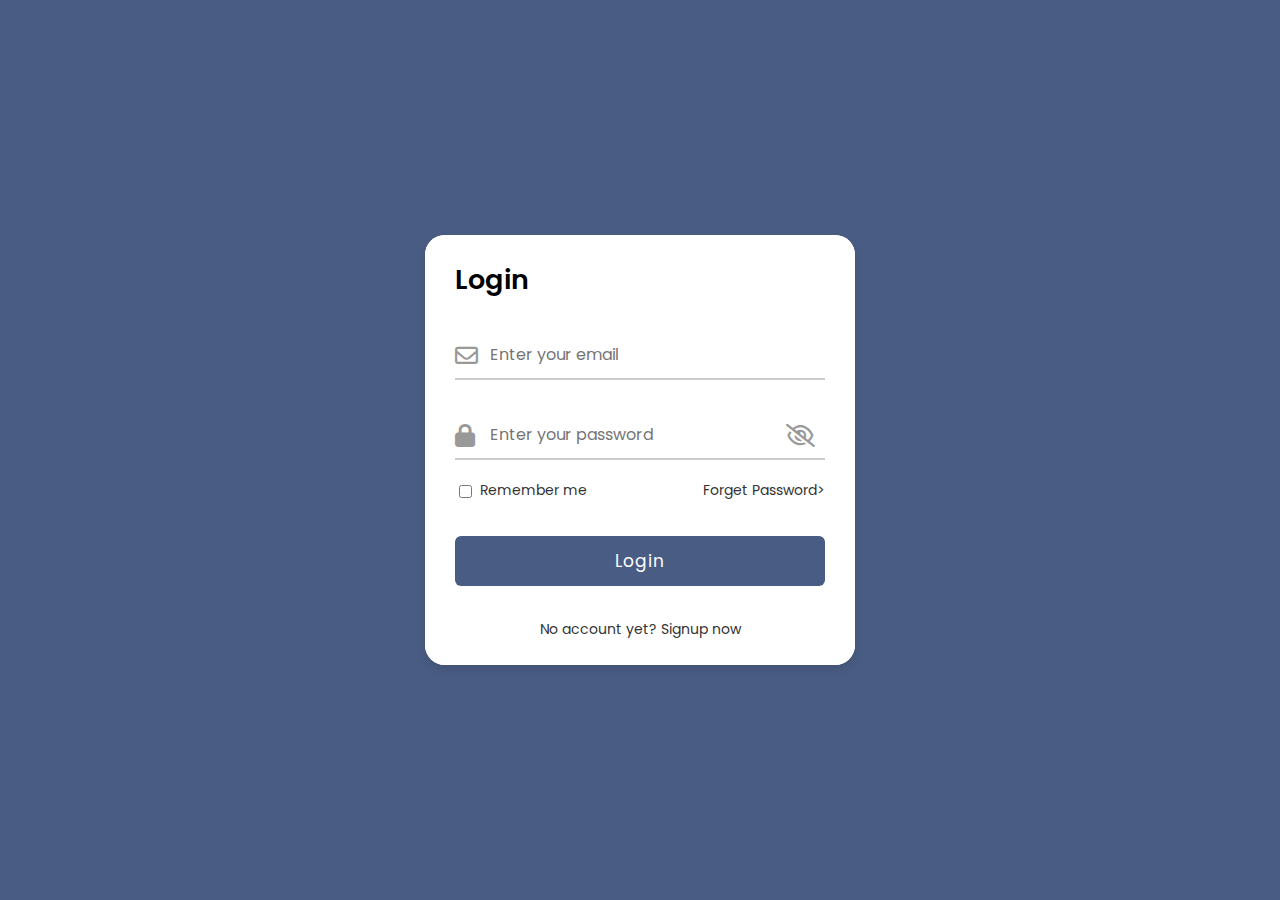
==== login.html @ 0d17db56 "all files" ====
<!DOCTYPE html>
<html lang="en">

<head>
    <meta charset="UTF-8">
    <meta http-equiv="X-UA-Compatible" content="IE=edge">
    <meta name="viewport" content="width=device-width, initial-scale=1.0">
    <link rel="stylesheet" href="https://cdnjs.cloudflare.com/ajax/libs/font-awesome/6.1.1/css/all.min.css">
    <title>Login</title>
    <link rel="stylesheet" type="text/css" href="css/singuplogin.css">
</head>

<body>
    <div class="container">
        <div class="forms">
            <div class="form login">
                <span class="title">Login</span>

                <form action="#">
                    <div class="input-field">
                        <input type="text" placeholder="Enter your email" required>
                        <i class="fa-regular fa-envelope icon"></i>
                    </div>
                    <div class="input-field">
                        <input type="password" class="password" placeholder="Enter your password" required>
                        <i class="fa fa-lock icon"></i>
                        <i class="fa-regular fa-eye-slash showHidePw"></i>
                    </div>

                    <div class="checkbox-text">
                        <div class="checkbox-content">
                            <input type="checkbox" id="logCheck">
                            <label for="logCheck" class="text">Remember me</label>
                        </div>

                        <a href="#" class="text">Forget Password></a>
                    </div>

                    <div class="input-field button">
                        <input type="button" value="Login" required>
                    </div>
                </form>

                <div class="login-signup">
                    <span class="text">No account yet?
                        <a href="#" class="text signup-link">Signup now</a>
                    </span>

                </div>

            </div>
            <!-- Registration -->

            <div class="form signup">
                <span class="title">Registration</span>

                <form action="#">
                    <div class="input-field">
                        <input type="text" placeholder="Enter your name" required>
                        <i class="fa-regular fa-user icon"></i>
                    </div>

                    <div class="input-field">
                        <input type="text" placeholder="Enter your email" required>
                        <i class="fa-regular fa-envelope icon"></i>
                    </div>

                    <div class="input-field">
                        <input type="password" class="password" placeholder="Create a password" required>
                        <i class="fa fa-lock icon"></i>
                    </div>

                    <div class="input-field">
                        <input type="password" class="password" placeholder="Re-enter your password" required>
                        <i class="fa fa-lock icon"></i>
                        <i class="fa-regular fa-eye-slash showHidePw"></i>
                    </div>

                    <div class="checkbox-text">
                        <div class="checkbox-content">
                            <input type="checkbox" id="logCheck">
                            <label for="logCheck" class="text">Remember me</label>
                        </div>

                        <a href="#" class="text">Forget Password></a>
                    </div>

                    <div class="input-field button">
                        <input type="button" value="Sign up" required>
                    </div>
                </form>

                <div class="login-signup">
                    <span class="text">Already have an account?
                        <a href="#" class="text login-link">login now</a>
                    </span>

                </div>

            </div>

        </div>
    </div>
    <script src="lib/app.js"></script>

</body>

</html>
---- css/singuplogin.css ----
@import url('https://fonts.googleapis.com/css2?family=Poppins:ital,wght@0,500;0,600;0,700;1,400&family=Ubuntu:wght@400;500;700&display=swap');

/* color primary #495C83 */
/* color secondary #7A86B6 */
* {
    margin: 0;
    padding: 0;
    box-sizing: border-box;
    text-decoration: none;
    font-family: 'Poppins', 'sans-serif';
}

body {
    height: 100vh;
    display: flex;
    align-items: center;
    justify-content: center;
    background-color: #495C83;
}

/* Container */
.container {
    position: relative;
    max-width: 430px;
    width: 100%;
    background: #fff;
    border-radius: 20px;
    box-shadow: 0 5px 10px rgba(0, 0, 0, 0.1);
    overflow: hidden;
}

.container .forms{
    display: flex;
    align-items: center;
    height: 430px;
    width: 200%;
    transition: height 0.2s ease;
}

/* active container */


.container.active .login{
    margin-left: -50%;
    opacity: 0;
    transition: margin-left 0.18s ease, opacity 0.15s ease;
}

.container .signup{
    opacity: 0;
    transition: opacity 0.09s ease;
}

.container.active .signup{
    opacity: 1;
    transition: opacity 0.2s ease;
}

.container .form {
    width: 50%;
    padding: 30px;
    background-color: #fff;
    transition: margin-left 0.18s ease;
}

.container.active .forms{
    height: 600px;
}

.container .form .title {
    font-size: 27px;
    font-weight: 600;
    position: relative;
}

.form. title::before {
    content: '';
    position: absolute;
    left: 0;
    bottom: 0;
    height: 3px;
    width: 30px;
    background-color: #495C83;
    border-radius: 25px;
}

/* input field */
.form .input-field {
    margin-top: 30px;
    height: 50px;
    width: 100%;
    position: relative;
}

.input-field input {
    position: absolute;
    height: 100%;
    width: 100%;
    padding: 0 35px;
    font-size: 16px;
    border: none;
    outline: none;
    border-bottom: 2px solid #ccc;
    border-top: 2px solid transparent;
    transition: all 0.2s ease;
}

.input-field input:is(:focus, :valid) {
    border-bottom-color: #495C83;
}

.input-field input:is(:focus, :valid)~i {
    border-bottom-color: #495C83;
}

/* icon positions */

.input-field i {
    position: absolute;
    top: 50%;
    transform: translateY(-50%);
    color: #999;
    font-size: 23px;
}

.input-field .icon {
    left: 0;
}

.input-field .showHidePw {
    right: 0;
    cursor: pointer;
    padding: 10px;
}

/* checkbox and text*/

.form .checkbox-text {
    display: flex;
    justify-content: space-between;
    margin-top: 20px;
}

.checkbox-content {
    display: flex;
    align-items: center;
}

.checkbox-content input {
    margin: 0 8px -2px 4px;
    accent-color: #495C83;
}

.form .text {
    color: #333;
    font-size: 14px;
}

.form a {
    text-decoration: none;
}

.form a:hover {
    text-decoration: underline;
}

/* login button */

.form .button {
    margin-top: 35px;
}

.form .button input {
    border: none;
    color: #fff;
    letter-spacing: 1px;
    border-radius: 6px;
    font-size: 17px;
    cursor: pointer;
    background-color: #495C83;
    transition: all 0.3s ease;
}

.button input:hover {
    background-color: #495C83;
}

/* no acc yet?  */
.form .login-signup {
    margin-top: 30px;
    text-align: center;
}
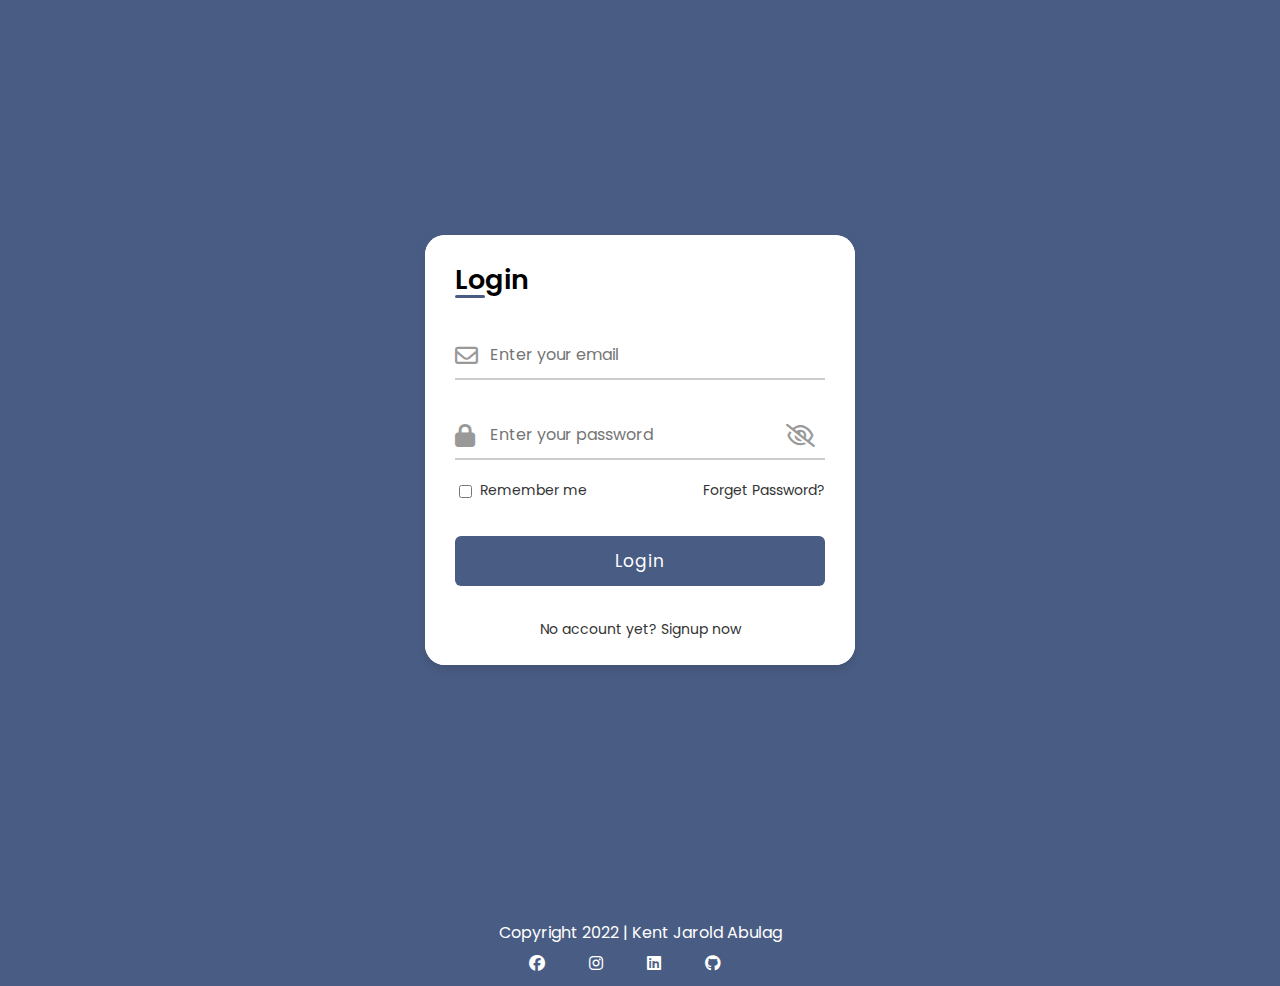
==== commit 7e84de50: "added footer in login-signup page" ====
--- a/login.html
+++ b/login.html
@@ -8,101 +8,116 @@
     <link rel="stylesheet" href="https://cdnjs.cloudflare.com/ajax/libs/font-awesome/6.1.1/css/all.min.css">
     <title>Login</title>
     <link rel="stylesheet" type="text/css" href="css/singuplogin.css">
+    <link rel="stylesheet" type="text/css" href="css/style.css">
+
 </head>
 
 <body>
-    <div class="container">
-        <div class="forms">
-            <div class="form login">
-                <span class="title">Login</span>
+    <section>
+        <div class="container">
+            <div class="forms">
+                <div class="form login">
+                    <span class="title">Login</span>
 
-                <form action="#">
-                    <div class="input-field">
-                        <input type="text" placeholder="Enter your email" required>
-                        <i class="fa-regular fa-envelope icon"></i>
-                    </div>
-                    <div class="input-field">
-                        <input type="password" class="password" placeholder="Enter your password" required>
-                        <i class="fa fa-lock icon"></i>
-                        <i class="fa-regular fa-eye-slash showHidePw"></i>
+                    <form action="#">
+                        <div class="input-field">
+                            <input type="text" placeholder="Enter your email" required>
+                            <i class="fa-regular fa-envelope icon"></i>
+                        </div>
+                        <div class="input-field">
+                            <input type="password" class="password" placeholder="Enter your password" required>
+                            <i class="fa fa-lock icon"></i>
+                            <i class="fa-regular fa-eye-slash showHidePw"></i>
+                        </div>
+
+                        <div class="checkbox-text">
+                            <div class="checkbox-content">
+                                <input type="checkbox" id="logCheck">
+                                <label for="logCheck" class="text">Remember me</label>
+                            </div>
+
+                            <a href="#" class="text">Forget Password?</a>
+                        </div>
+
+                        <div class="input-field button">
+                            <input type="button" value="Login" required>
+                        </div>
+                    </form>
+
+                    <div class="login-signup">
+                        <span class="text">No account yet?
+                            <a href="#" class="text signup-link">Signup now</a>
+                        </span>
+
                     </div>
 
-                    <div class="checkbox-text">
-                        <div class="checkbox-content">
-                            <input type="checkbox" id="logCheck">
-                            <label for="logCheck" class="text">Remember me</label>
+                </div>
+                <!-- Registration -->
+
+                <div class="form signup">
+                    <span class="title">Registration</span>
+
+                    <form action="#">
+                        <div class="input-field">
+                            <input type="text" placeholder="Enter your name" required>
+                            <i class="fa-regular fa-user icon"></i>
                         </div>
 
-                        <a href="#" class="text">Forget Password></a>
+                        <div class="input-field">
+                            <input type="text" placeholder="Enter your email" required>
+                            <i class="fa-regular fa-envelope icon"></i>
+                        </div>
+
+                        <div class="input-field">
+                            <input type="password" class="password" placeholder="Create a password" required>
+                            <i class="fa fa-lock icon"></i>
+                        </div>
+
+                        <div class="input-field">
+                            <input type="password" class="password" placeholder="Re-enter your password" required>
+                            <i class="fa fa-lock icon"></i>
+                            <i class="fa-regular fa-eye-slash showHidePw"></i>
+                        </div>
+
+                        <div class="checkbox-text">
+                            <div class="checkbox-content">
+                                <input type="checkbox" id="logCheck">
+                                <label for="logCheck" class="text">Remember me</label>
+                            </div>
+
+                            <a href="#" class="text">Forget Password?</a>
+                        </div>
+
+                        <div class="input-field button">
+                            <input type="button" value="Sign up" required>
+                        </div>
+                    </form>
+
+                    <div class="login-signup">
+                        <span class="text">Already have an account?
+                            <a href="#" class="text login-link">login now</a>
+                        </span>
+
                     </div>
-
-                    <div class="input-field button">
-                        <input type="button" value="Login" required>
-                    </div>
-                </form>
-
-                <div class="login-signup">
-                    <span class="text">No account yet?
-                        <a href="#" class="text signup-link">Signup now</a>
-                    </span>
 
                 </div>
 
             </div>
-            <!-- Registration -->
+        </div>
+    </section>
+    <footer class="footerID">
+        <div class="footer">
+            <p>Copyright 2022 | Kent Jarold Abulag</p>
+            <div class="media">
+                <a href="#"><i class="fab fa-facebook"></i></a>
+                <a href="#"><i class="fab fa-instagram"></i></a>
+                <a href="#"><i class="fab fa-linkedin"></i></a>
+                <a href="#"><i class="fab fa-github"></i></a>
+            </div>
+        </div>
+    </footer>
 
-            <div class="form signup">
-                <span class="title">Registration</span>
-
-                <form action="#">
-                    <div class="input-field">
-                        <input type="text" placeholder="Enter your name" required>
-                        <i class="fa-regular fa-user icon"></i>
-                    </div>
-
-                    <div class="input-field">
-                        <input type="text" placeholder="Enter your email" required>
-                        <i class="fa-regular fa-envelope icon"></i>
-                    </div>
-
-                    <div class="input-field">
-                        <input type="password" class="password" placeholder="Create a password" required>
-                        <i class="fa fa-lock icon"></i>
-                    </div>
-
-                    <div class="input-field">
-                        <input type="password" class="password" placeholder="Re-enter your password" required>
-                        <i class="fa fa-lock icon"></i>
-                        <i class="fa-regular fa-eye-slash showHidePw"></i>
-                    </div>
-
-                    <div class="checkbox-text">
-                        <div class="checkbox-content">
-                            <input type="checkbox" id="logCheck">
-                            <label for="logCheck" class="text">Remember me</label>
-                        </div>
-
-                        <a href="#" class="text">Forget Password></a>
-                    </div>
-
-                    <div class="input-field button">
-                        <input type="button" value="Sign up" required>
-                    </div>
-                </form>
-
-                <div class="login-signup">
-                    <span class="text">Already have an account?
-                        <a href="#" class="text login-link">login now</a>
-                    </span>
-
-                </div>
-
-            </div>
-
-        </div>
-    </div>
     <script src="lib/app.js"></script>
-
 </body>
 
 </html>--- a/css/singuplogin.css
+++ b/css/singuplogin.css
@@ -10,13 +10,14 @@
     font-family: 'Poppins', 'sans-serif';
 }
 
-body {
+section {
     height: 100vh;
+    background-color: #495C83;
     display: flex;
     align-items: center;
     justify-content: center;
-    background-color: #495C83;
 }
+
 
 /* Container */
 .container {
@@ -29,7 +30,7 @@
     overflow: hidden;
 }
 
-.container .forms{
+.container .forms {
     display: flex;
     align-items: center;
     height: 430px;
@@ -40,18 +41,18 @@
 /* active container */
 
 
-.container.active .login{
+.container.active .login {
     margin-left: -50%;
     opacity: 0;
     transition: margin-left 0.18s ease, opacity 0.15s ease;
 }
 
-.container .signup{
+.container .signup {
     opacity: 0;
     transition: opacity 0.09s ease;
 }
 
-.container.active .signup{
+.container.active .signup {
     opacity: 1;
     transition: opacity 0.2s ease;
 }
@@ -63,7 +64,7 @@
     transition: margin-left 0.18s ease;
 }
 
-.container.active .forms{
+.container.active .forms {
     height: 600px;
 }
 
@@ -73,7 +74,7 @@
     position: relative;
 }
 
-.form. title::before {
+.form .title::before {
     content: '';
     position: absolute;
     left: 0;
@@ -189,4 +190,4 @@
 .form .login-signup {
     margin-top: 30px;
     text-align: center;
-}
+}--- a/css/style.css
+++ b/css/style.css
@@ -0,0 +1,643 @@
+@import url('https://fonts.googleapis.com/css2?family=Poppins:ital,wght@0,500;0,600;0,700;1,400&family=Ubuntu:wght@400;500;700&display=swap');
+
+/* color primary #495C83 */
+/* color secondary #7A86B6 */
+* {
+  margin: 0;
+  padding: 0;
+  box-sizing: border-box;
+  text-decoration: none;
+}
+
+.max-width {
+  max-width: 1300px;
+  padding: 0 50px;
+  margin: auto;
+}
+
+/* navigation */
+
+.menu-btn {
+  color: #fff;
+  font-size: 23px;
+  cursor: pointer;
+  display: none;
+}
+
+.navbar {
+  position: fixed;
+  width: 100%;
+  padding: 10px;
+  z-index: 999;
+  font-family: 'Ubuntu', sans-serif;
+  transition: all 0.3s ease;
+}
+
+.navbar .max-width {
+  display: flex;
+  padding: 10px;
+  align-items: center;
+  justify-content: space-between;
+}
+
+.navbar .logo p {
+  color: #495C83;
+  font-size: 20px;
+  font-weight: 600;
+  transition: all 0.3s ease;
+}
+
+.navbar .menu li {
+  list-style-type: none;
+  display: inline-block;
+}
+
+.navbar.sticky {
+  padding: 15px 0;
+  background-color: #fff;
+  box-shadow: 0 2px 4px 0 rgba(0, 0, 0, .2);
+}
+
+
+.navbar .menu li a {
+  color: #000;
+  font-size: 18px;
+  font-weight: 500;
+  margin-left: 25px;
+  transition: color 0.3s ease;
+}
+
+/* navigation button */
+.btn-start {
+  margin-left: auto;
+}
+
+.btn-start button{
+  padding: 10px;
+  border-radius: 5px;
+  margin-right: 2px;
+  background: none;
+  display: none;
+  border-color: #495C83;
+}
+
+.btn-start button:hover {
+  background-color: #495C83;
+  border-color: #000;
+  color: #fff;
+}
+
+
+
+/* exchange section */
+.exchange {
+  display: flex;
+  height: 100vh;
+  background-color: #fff;
+  /* background: url("images/dotbg.png") no-repeat; */
+  min-height: 500px;
+  font-family: 'Ubuntu', sans-serif;
+}
+
+.exchange .exchange-content .right img {
+  display: 50%;
+  margin-left: auto;
+  width: 600px;
+}
+
+.exchange .exchange-content {
+  display: flex;
+  flex-wrap: wrap;
+  align-items: center;
+  justify-content: space-between;
+}
+
+.exchange-content input[type="text"] {
+  width: 50%;
+  font-family: Verdana, Geneva, Tahoma, sans-serif;
+  height: 40px;
+  padding: 10px;
+  font-size: 12px;
+  border: solid 1px #ccc;
+  width: 300px;
+  -moz-box-shadow: inset 0 0 4px rgba(0, 0, 0, 0.2);
+  -webkit-box-shadow: inset 0 0 4px rgba(0, 0, 0, 0.2);
+  box-shadow: inner 0 0 4px rgba(0, 0, 0, 0.2);
+  -webkit-border-radius: 3px;
+  -moz-border-radius: 3px;
+  border-radius: 3px;
+}
+
+.btn {
+  padding: 10px;
+  border-radius: 5px;
+  margin-right: 2px;
+  background: none;
+  margin-left: auto;
+  border-color: #495C83;
+}
+
+.btn:hover {
+  background-color: #495C83;
+  border-color: #000;
+  color: #fff;
+}
+
+
+/* company section*/
+.company {
+
+  border-radius: 50px 0px 50px 0px;
+  background: #ccc;
+  color: #000;
+  font-family: 'Ubuntu', sans-serif;
+}
+
+.company-container {
+  width: 100%;
+  margin: 50px auto;
+}
+
+.company-heading {
+  text-align: center;
+  font-size: 20px;
+  bottom: 50px;
+}
+
+.company-heading p {
+  font-size: 12px;
+  font-family: 'Gill Sans', 'Gill Sans MT', Calibri, 'Trebuchet MS', sans-serif;
+  padding: 10px;
+}
+
+.company-row {
+  display: flex;
+  flex-direction: row;
+  justify-content: space-around;
+  flex-flow: wrap;
+}
+
+.company-card {
+  width: 20%;
+  border-radius: 20px;
+  margin-top: 10px;
+  display: flex;
+  align-items: center;
+  justify-content: center;
+  color: #000;
+  background: #fff;
+  border: 1px solid #ccc;
+  margin-bottom: 50px;
+  transition: all 0.3s ease;
+}
+
+.company-card-header {
+  text-align: center;
+  padding: 30px 10px;
+  font-size: 12px;
+  background: #495C83;
+  border-radius: 10px;
+  color: #fff;
+}
+
+.company-card-body {
+  padding: 20px 20px;
+  text-align: center;
+  flex-direction: column;
+  font-size: 12px;
+}
+
+.company-image {
+  position: relative;
+  height: 100px;
+  width: 100px;
+  border-radius: 50%;
+}
+
+.company-img {
+  height: 80%;
+  width: 80%;
+  object-fit: cover;
+  border-radius: 50%;
+  border: 4px solid #fff;
+}
+
+
+.company-card-body .btn-view {
+  width: 100px;
+  font-size: 14px;
+  margin: 16px;
+  height: 30px;
+  background-color: #495C83;
+  transition: all 0.3s ease;
+  border: none;
+  color: #fff;
+  border-radius: 5px;
+}
+
+/* markets section */
+.markets {
+  background: #fff;
+  min-height: 60vh;
+  font-family: 'Ubuntu', sans-serif;
+}
+
+.markets-title h1 {
+  color: #000;
+  text-align: center;
+  margin-bottom: 20px;
+}
+
+.markets-title p {
+  font-size: 12px;
+  color: #000;
+  text-align: center;
+  padding: 10px;
+  font-family: 'Gill Sans', 'Gill Sans MT', Calibri, 'Trebuchet MS', sans-serif;
+}
+
+.markets-container {
+  display: flex;
+  align-items: center;
+  border-radius: 5px;
+  flex-direction: row;
+  justify-content: space-around;
+  flex-flow: wrap;
+}
+
+.markets-logo {
+  width: 70px;
+  margin-right: 10px;
+}
+
+.markets-logo img {
+  width: 100%;
+  height: 100%;
+}
+
+.markets-container .coin-price {
+  display: flex;
+  justify-content: center;
+  align-items: center;
+  padding: 10px 20px;
+  border-radius: 5px;
+  box-shadow: 0 0 3px #ccc;
+  margin: 7px;
+}
+
+.markets-container .coin-price div {
+  display: block;
+}
+
+.markets-container .coin-price h1 {
+  font-size: 14px;
+}
+
+/* nft content
+.nft {
+  height: 100vh;
+  border-radius: 0px 50px 0px 50px;
+  align-items: center;
+  justify-content: center;
+  display: flex;
+  min-height: 500px;
+  background-color: #808080;
+  color: #fff;
+  font-family: 'Ubuntu', sans-serif;
+}
+
+.card {
+  color: #000;
+  width: 50%;
+  display: inline-block;
+  border-radius: 25px;
+  background-color: #fff;
+}
+
+.nft-content {
+  margin: 0 50px;
+}
+
+.image-content,
+.card-content {
+  display: flex;
+  flex-direction: column;
+  align-items: center;
+  padding: 10px 14px;
+}
+
+.image-content {
+  position: relative;
+  row-gap: 5px;
+}
+
+.card-image {
+  position: relative;
+  height: 100px;
+  width: 100px;
+  padding: 3px;
+}
+
+.card-img {
+  height: 100%;
+  width: 100%;
+  object-fit: cover;
+}
+
+.nft-name {
+  font-size: 18px;
+  text-align: center;
+  font-weight: 800;
+  color: #000;
+}
+
+.description {
+  font-size: 14px;
+  color: #707070;
+  text-align: center;
+}
+
+.btn-view {
+  width: 100px;
+  font-size: 14px;
+  margin: 16px;
+  height: 30px;
+  background-color: #495C83;
+  transition: all 0.3s ease;
+  border: none;
+  color: #fff;
+  border-radius: 5px;
+} */
+
+/* Learn section - centering items */
+.learn {
+  justify-content: center;
+  display: flex;
+  width: 100%;
+  align-items: center;
+  height: 100vh auto;
+  background: #fff;
+  color: #000;
+  font-family: 'Ubuntu', sans-serif;
+}
+
+.learn-container {
+  width: 100%;
+  max-width: 50rem;
+  margin: 0 auto;
+  padding: 10px 1.5rem;
+}
+
+.learn-item {
+  background-color: #ccc;
+  border-radius: .4rem;
+  margin-bottom: 1rem;
+  padding: 1 rem;
+  box-shadow: .5rem 2px .5rem rgba(0, 0, 0, .1);
+}
+
+.question-link {
+  font-size: 20px;
+  color: #000;
+  text-decoration: none;
+  width: 100%;
+  display: flex;
+  align-items: center;
+  justify-content: space-between;
+  padding: 1rem 0;
+}
+
+.question-link i {
+  color: #000;
+  padding: .5rem;
+}
+
+.question-link .fa-minus {
+  display: none;
+}
+
+.answer {
+  max-height: 0;
+  overflow: hidden;
+  position: relative;
+  background-color: #ccc;
+  color: #fff;
+  transition: max-height 650ms;
+}
+
+.answer.anshidden {
+  max-height: 0;
+  overflow: hidden;
+  position: relative;
+  background-color: #ccc;
+  color: #fff;
+  transition: max-height 650ms;
+}
+
+.answer::before {
+  content: "";
+  position: absolute;
+  width: .6rem;
+  height: 90%;
+  background: #495C83;
+  top: 50%;
+  left: 0;
+  transform: translateY(-50%);
+}
+
+.answer p {
+  color: #000;
+  font-size: 14px;
+  padding: 2rem;
+}
+
+.learn-item:target .answer {
+  max-height: 20rem;
+}
+
+.learn-item:target .question-link .fa-plus {
+  display: none;
+}
+
+.learn-item:target .question-link .fa-minus {
+  display: block;
+}
+
+/* Footer content */
+.footerID {
+  display: flex;
+  color: #fff;
+  padding: 20px 0px 5px 0px;
+  background: #495C83;
+  justify-content: center;
+}
+
+.media i {
+  padding: 10px;
+  color: #fff;
+  margin-left: 20px;
+}
+
+/* responsive */
+@media (max-width: 1300) {
+  .home .max-width {
+    margin-left: 0px;
+  }
+}
+
+@media screen and (max-width: 1104) {
+  .home .max-width {
+    margin-left: 0 40px;
+  }
+
+}
+
+@media screen and (max-width: 1000) {
+  .home .max-width {
+    margin-left: 0 40px;
+  }
+
+  .company-card {
+    width: 30%;
+  }
+
+}
+
+@media screen and(max-width: 991) {
+  .max-width {
+    padding: 0 50px;
+  }
+
+  .company-card {
+    width: 40%;
+  }
+}
+
+@media (max-width: 947px) {
+  .max-width {
+    padding: 0 50px;
+  }
+
+  .max-width {
+    max-width: 800px;
+  }
+
+  .menu-btn {
+    display: block;
+    z-index: 999;
+    color: #000;
+  }
+
+  .menu-btn i.active::before {
+    content: "\f00d";
+  }
+
+  .navbar .menu {
+    position: fixed;
+    height: 100vh;
+    width: 100%;
+    left: -100%;
+    top: 0;
+    text-align: center;
+    padding-top: 80px;
+    background: #fff;
+    transition: all 0.3s ease;
+  }
+
+  .navbar .menu.active {
+    left: 0;
+  }
+
+  .navbar .menu li {
+    display: block;
+  }
+
+  .navbar .menu li a {
+    display: inline-block;
+    margin: 20px 0;
+    font-size: 25px;
+  }
+
+  .btn-start button {
+    padding: 10px;
+    border-radius: 5px;
+    margin-right: 12px;
+    background: none;
+    display: block;
+    margin-left: auto;
+  }
+
+  .login,
+  .signup {
+    display: inline-block;
+  }
+
+  .exchange .exchange-content .left {
+    justify-content: center;
+    margin: 100px 20px;
+  }
+
+  .exchange .exchange-content .right img {
+    display: none;
+  }
+
+  .crypto-icon .card-img {
+    width: 50px;
+    height: 50px;
+    padding: 2px;
+  }
+
+  .exchange-content input[type="text"] {
+    display: none;
+  }
+
+  .exchange-content .btn {
+    display: none;
+  }
+
+  .company-card {
+    width: 40%;
+  }
+
+  @media screen and (max-width: 620px) {
+    .max-width {
+      padding: 0 23px;
+    }
+
+    .company-container {
+      width: 100%;
+    }
+
+    .company-heading {
+      padding: 20px;
+      font-size: 20px;
+    }
+
+    .company-card {
+      width: 60%;
+    }
+
+    .learn-content {
+      max-width: 80%;
+    }
+
+    .learn-question h3 {
+      font-size: 12px;
+    }
+  }
+
+  @media (max-width: 500px) {
+    .max-width {
+      padding: 0 20px;
+    }
+  }
+}
+
+#preloader {
+  background: #fff url(images/preloader.gif) no-repeat center center;
+  background-size: 30%;
+  height: 100vh;
+  width: 100%;
+  position: fixed;
+  z-index: 100;
+}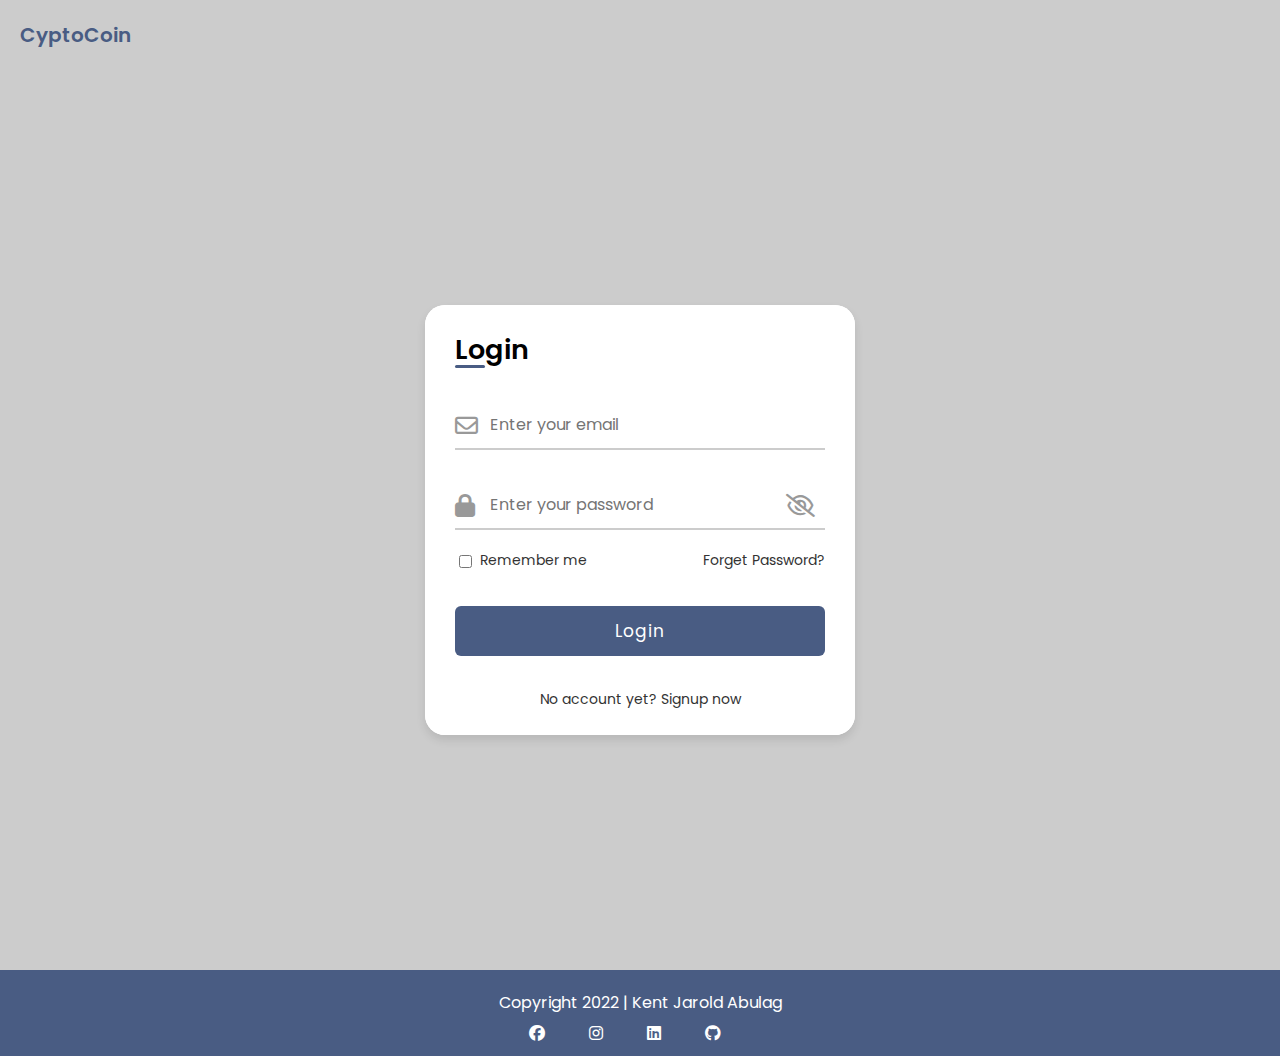
==== commit 038a63ef: "commit" ====
--- a/login.html
+++ b/login.html
@@ -6,6 +6,7 @@
     <meta http-equiv="X-UA-Compatible" content="IE=edge">
     <meta name="viewport" content="width=device-width, initial-scale=1.0">
     <link rel="stylesheet" href="https://cdnjs.cloudflare.com/ajax/libs/font-awesome/6.1.1/css/all.min.css">
+    <script src="https://code.jquery.com/jquery-3.6.0.min.js"></script>
     <title>Login</title>
     <link rel="stylesheet" type="text/css" href="css/singuplogin.css">
     <link rel="stylesheet" type="text/css" href="css/style.css">
@@ -13,6 +14,12 @@
 </head>
 
 <body>
+    <nav>
+        <div class="logo">
+            <a href="index.html"><p>CyptoCoin</p></a>
+        </div>
+    </nav>
+
     <section>
         <div class="container">
             <div class="forms">
--- a/css/singuplogin.css
+++ b/css/singuplogin.css
@@ -10,9 +10,22 @@
     font-family: 'Poppins', 'sans-serif';
 }
 
+/* header */
+
+nav{
+    background-color: #ccc;
+}
+.logo p {
+    padding: 20px;
+    color: #495C83;
+    font-size: 20px;
+    font-weight: 600;
+    transition: all 0.3s ease;
+}
+
 section {
     height: 100vh;
-    background-color: #495C83;
+    background-color: #ccc;
     display: flex;
     align-items: center;
     justify-content: center;
--- a/css/style.css
+++ b/css/style.css
@@ -40,7 +40,7 @@
   justify-content: space-between;
 }
 
-.navbar .logo p {
+.navbar .logo p{
   color: #495C83;
   font-size: 20px;
   font-weight: 600;
@@ -94,7 +94,6 @@
   display: flex;
   height: 100vh;
   background-color: #fff;
-  /* background: url("images/dotbg.png") no-repeat; */
   min-height: 500px;
   font-family: 'Ubuntu', sans-serif;
 }
@@ -117,24 +116,27 @@
   font-family: Verdana, Geneva, Tahoma, sans-serif;
   height: 40px;
   padding: 10px;
-  font-size: 12px;
-  border: solid 1px #ccc;
-  width: 300px;
-  -moz-box-shadow: inset 0 0 4px rgba(0, 0, 0, 0.2);
-  -webkit-box-shadow: inset 0 0 4px rgba(0, 0, 0, 0.2);
-  box-shadow: inner 0 0 4px rgba(0, 0, 0, 0.2);
-  -webkit-border-radius: 3px;
-  -moz-border-radius: 3px;
-  border-radius: 3px;
+  margin-right: 20px;
+  font-size: 16px;
+  border: none;
+  outline: none;
+  border-bottom: 2px solid #ccc;
+  border-top: 2px solid transparent;
+  transition: all 0.2s ease;
+}
+
+.exchange-content input:is(:focus, :valid) {
+  border-bottom-color: #495C83;
 }
 
 .btn {
   padding: 10px;
   border-radius: 5px;
+  color: #000;
   margin-right: 2px;
   background: none;
-  margin-left: auto;
-  border-color: #495C83;
+  font-size: 16px;
+  border: 2px solid #495C83;
 }
 
 .btn:hover {
@@ -417,15 +419,6 @@
 }
 
 .answer {
-  max-height: 0;
-  overflow: hidden;
-  position: relative;
-  background-color: #ccc;
-  color: #fff;
-  transition: max-height 650ms;
-}
-
-.answer.anshidden {
   max-height: 0;
   overflow: hidden;
   position: relative;
@@ -634,7 +627,7 @@
 }
 
 #preloader {
-  background: #fff url(images/preloader.gif) no-repeat center center;
+  background: #fff url(preloader.gif) no-repeat center center;
   background-size: 30%;
   height: 100vh;
   width: 100%;
